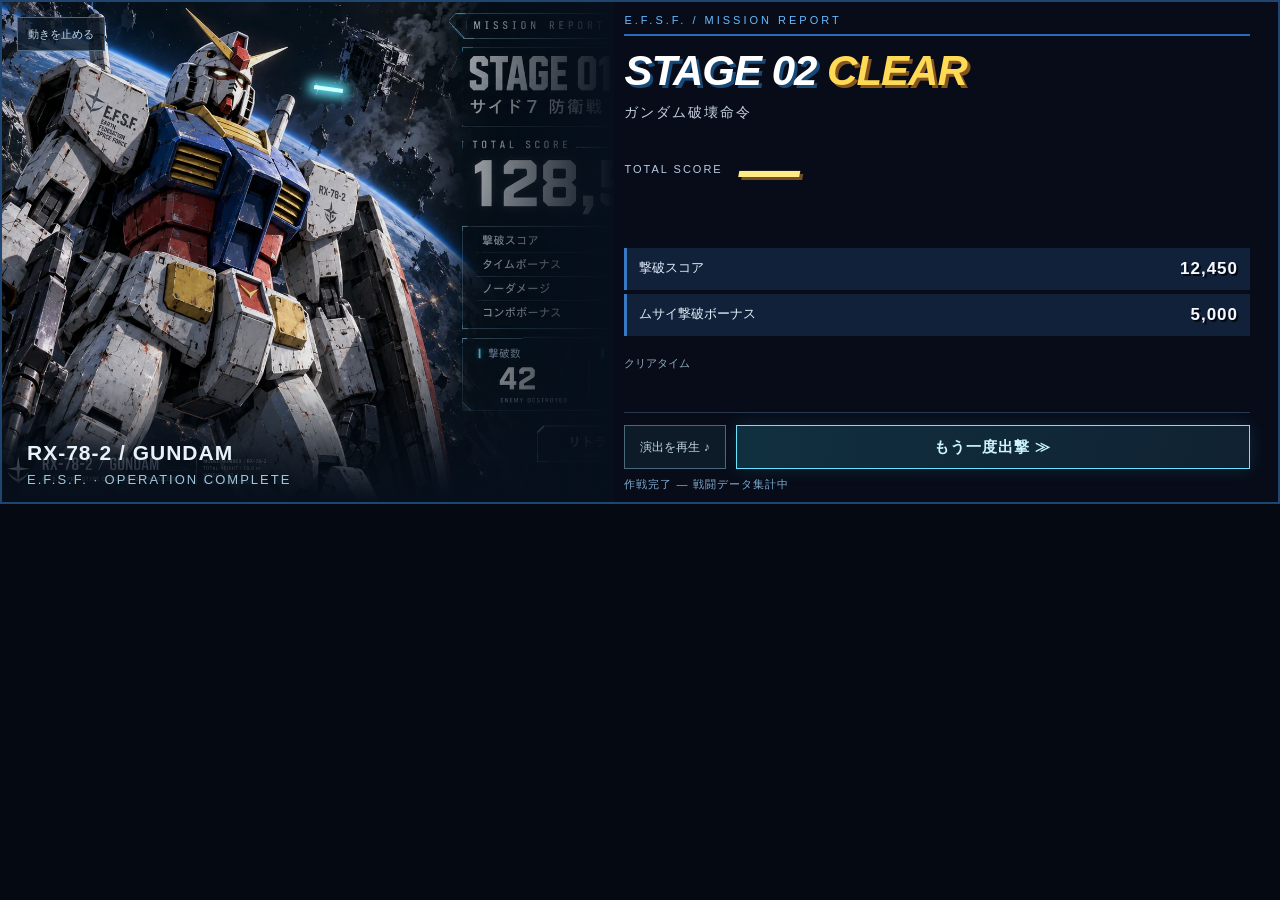
==== arcade-results.html @ 38b1db57 "Add files via upload" ====
<!doctype html>
<html lang="ja"><head><meta charset="utf-8"><meta name="viewport" content="width=device-width,initial-scale=1"><title>Gundam Arcade Results</title><style>body{margin:0;padding:24px;background:#040912}#gcm{max-width:1100px;margin:auto}.cursor-interaction{cursor:pointer}@media(max-width:600px){body{padding:0}}</style><style>.rank,.banner,.breakdown>div:nth-child(n+3),.metrics>div:not(:last-child){display:none!important}body{padding:0}#gcm{max-width:none;min-height:100svh}.next{white-space:nowrap}</style></head><body>
<div id="gcm">
<style>
#gcm{font-family:Arial,'Noto Sans JP',sans-serif;color:#eef7ff;background:#060f1b;position:relative;overflow:hidden;min-height:570px;border:1px solid #264351;isolation:isolate}#gcm *{box-sizing:border-box}#gcm .scene{position:absolute;inset:0 52% 0 0;overflow:hidden;background:#071121}#gcm .mecha{position:absolute;height:100%;width:auto;max-width:none;left:-9px;top:0;animation:gcmfloat 7s ease-in-out infinite;transform-origin:35% 40%;filter:brightness(.92)}#gcm .scene:after{content:'';position:absolute;inset:0;background:linear-gradient(90deg,transparent 65%,#060f1b),linear-gradient(0deg,#060f1b,transparent 25%)}#gcm .glow{position:absolute;left:51%;top:17%;width:29px;height:4px;background:#c5ffff;box-shadow:0 0 12px 5px #5deaff,0 0 38px #3a9bff;transform:rotate(8deg);animation:gcmeye 5s ease-in-out infinite;mix-blend-mode:screen}#gcm .pilot{position:absolute;bottom:34px;left:25px;z-index:2;letter-spacing:2px;font-size:13px;color:#9fc8de}#gcm .pilot strong{display:block;color:#e7f2fa;font-size:21px;letter-spacing:1px;margin-bottom:7px}#gcm .report{position:relative;margin-left:48%;padding:30px 28px 26px 10px}#gcm .overline{letter-spacing:4px;font-size:11px;color:#80c4dd;border-bottom:1px solid #295361;padding-bottom:16px}#gcm h2{font-size:clamp(24px,4vw,42px);line-height:1.1;letter-spacing:1px;margin:23px 0 10px;color:#f0f6fb}#gcm h2 span{color:#f3d78c}#gcm .subtitle{font-size:14px;color:#b1c5d7;letter-spacing:2px}#gcm .result{display:flex;align-items:center;gap:16px;padding:25px 0 18px}#gcm .total{flex:1;min-width:0}#gcm .label{font-size:11px;letter-spacing:3px;color:#a6c6d7}#gcm .score{font-size:clamp(32px,5.6vw,61px);font-weight:700;letter-spacing:-2px;font-variant-numeric:tabular-nums;margin:8px 0;color:#f3f8fc;text-shadow:0 0 25px #8ddcff33}#gcm .record{font-size:11px;color:#edc976;letter-spacing:2px}#gcm .rank{border:1px solid #877144;padding:14px 18px;text-align:center;background:linear-gradient(140deg,#2d281d66,#060f1b);opacity:0;transform:scale(1.4);transition:opacity .4s,transform .5s}#gcm .rank.show{opacity:1;transform:scale(1)}#gcm .rank small{font-size:11px;letter-spacing:3px;color:#e6c77f}#gcm .rank b{display:block;font-size:66px;line-height:1.15;color:#f1d58c;text-shadow:0 0 25px #e6c06844}#gcm .breakdown dd,#gcm .metrics b{transition:opacity .25s,transform .25s}#gcm .pending{opacity:0;transform:translateY(6px)}#gcm .record{opacity:0;transition:opacity .3s}#gcm .record.show{opacity:1}#gcm .breakdown{border-top:1px solid #244450;border-bottom:1px solid #244450;margin:0;padding:6px 0}#gcm .breakdown div{display:flex;justify-content:space-between;padding:9px 4px;font-size:13px;color:#c4d5e3}#gcm dt,#gcm dd{margin:0}#gcm dd{font-variant-numeric:tabular-nums;color:#f1f5fa}#gcm .metrics{display:flex;justify-content:space-between;gap:8px;margin:19px 0 22px}#gcm .metrics small{display:block;font-size:11px;color:#91acbd;margin-bottom:7px}#gcm .metrics b{font-size:22px;font-variant-numeric:tabular-nums}#gcm .actions{display:flex;gap:10px}#gcm button{font-family:inherit;min-height:44px;padding:10px 15px;background:#0d1b29;color:#c3d8e6;border:1px solid #4c687c;font-size:12px}#gcm button.next{flex:1;color:#cdf5ff;border-color:#6de4ff;background:linear-gradient(100deg,#103040,#102232);box-shadow:0 0 17px #33d5ff22;font-size:15px}#gcm button:hover{filter:brightness(1.25)}#gcm button:focus-visible{outline:2px solid #fff;outline-offset:3px}#gcm .status{font-size:11px;letter-spacing:1px;color:#77b7cd;margin-top:17px;min-height:14px}#gcm .particle{position:absolute;pointer-events:none;background:#bbddff;opacity:0;animation:gcmdrift 9s linear infinite;box-shadow:0 0 5px #aadfff}#gcm.paused .mecha,#gcm.paused .glow,#gcm.paused .particle{animation-play-state:paused}#gcm .pause{position:absolute;top:15px;left:15px;z-index:5;background:#091521c9;font-size:11px;padding:6px 10px;min-height:34px}#gcm .flash{position:absolute;inset:0;background:#adf5ff;opacity:0;pointer-events:none;z-index:8}#gcm .flash.fire{animation:gcmflash .6s ease-out} @keyframes gcmfloat{0%,100%{transform:translateY(0) scale(1.025) rotate(-.3deg)}50%{transform:translateY(-11px) scale(1.045) rotate(.3deg)}}@keyframes gcmeye{0%,100%{opacity:.25}10%,18%{opacity:1}45%{opacity:.4}65%{opacity:.85}}@keyframes gcmdrift{0%{transform:translate(30px,-30px) rotate(0);opacity:0}15%{opacity:.55}85%{opacity:.3}100%{transform:translate(-70px,230px) rotate(140deg);opacity:0}}@keyframes gcmflash{0%{opacity:.45}100%{opacity:0}}@media(max-width:600px){#gcm{min-height:0}#gcm .scene{position:relative;inset:auto;height:300px;width:100%}#gcm .mecha{height:540px;top:-25px;left:calc(50% - 240px)}#gcm .scene:after{background:linear-gradient(0deg,#060f1b,transparent 45%)}#gcm .glow{display:none}#gcm .pilot{bottom:12px}#gcm .report{margin-left:0;padding:18px 22px 25px}#gcm h2{font-size:32px;margin-top:18px}#gcm .score{font-size:49px}#gcm .result{padding-top:20px}#gcm .rank b{font-size:55px}}@media(prefers-reduced-motion:reduce){#gcm .mecha,#gcm .glow,#gcm .particle{animation:none}#gcm .rank{transition:none}}

#gcm .breakdown div.hit{animation:gcmrow .6s ease-out}#gcm .breakdown div.hit dd{color:#bdfaff;text-shadow:0 0 18px #47e5ff}#gcm .score.burst{animation:gcmscore .75s ease-out;color:#fff4c7;text-shadow:0 0 18px #ffd77c,0 0 60px #e8a93288}#gcm .rank.show{animation:gcmrank .8s cubic-bezier(.15,.8,.2,1);box-shadow:0 0 32px #f4c76866,inset 0 0 24px #dab54b22}#gcm .shockwave{position:absolute;left:70%;top:35%;width:20px;height:20px;border:3px solid #8feaff;border-radius:50%;opacity:0;pointer-events:none;z-index:9}#gcm .shockwave.go{animation:gcmwave 1s ease-out}#gcm .sparks{position:absolute;inset:0;pointer-events:none;z-index:10;overflow:hidden}#gcm .spark{position:absolute;left:76%;top:32%;height:3px;width:20px;background:#ffe1a0;box-shadow:0 0 9px #ffcc55;opacity:0;transform:rotate(var(--angle))}#gcm .spark.go{animation:gcmspark .9s ease-out forwards}#gcm .report.shake{animation:gcmshake .35s linear}#gcm .scan{position:absolute;left:0;right:0;top:0;height:2px;background:#76edff;box-shadow:0 0 18px 6px #3cd5ff44;opacity:0;pointer-events:none;z-index:7}#gcm .scan.go{animation:gcmscan 3.4s linear}#gcm .banner{position:absolute;inset:38% 0 auto;text-align:center;font-size:clamp(25px,5vw,52px);font-weight:800;letter-spacing:6px;color:#fff1bd;background:linear-gradient(90deg,transparent,#152e44e8,transparent);padding:18px 0;opacity:0;pointer-events:none;z-index:12;text-shadow:0 0 24px #e2bc56}#gcm .banner.go{animation:gcmbanner 1.1s ease-in-out forwards}@keyframes gcmrow{0%{background:#67e7ff66;transform:translateX(-7px)}100%{background:transparent;transform:translateX(0)}}@keyframes gcmscore{0%{transform:scale(1.18);filter:brightness(2)}100%{transform:scale(1);filter:brightness(1)}}@keyframes gcmrank{0%{transform:scale(2.4) rotate(-10deg);opacity:0}55%{transform:scale(.9) rotate(2deg);opacity:1}100%{transform:scale(1) rotate(0)}}@keyframes gcmwave{0%{transform:translate(-50%,-50%) scale(1);opacity:.9}100%{transform:translate(-50%,-50%) scale(50);opacity:0}}@keyframes gcmspark{0%{opacity:1;transform:rotate(var(--angle)) translateX(0)}100%{opacity:0;transform:rotate(var(--angle)) translateX(280px)}}@keyframes gcmshake{20%,60%{transform:translateX(-5px)}40%,80%{transform:translateX(5px)}100%{transform:translateX(0)}}@keyframes gcmscan{0%{top:0;opacity:.8}100%{top:100%;opacity:0}}@keyframes gcmbanner{0%{opacity:0;transform:scale(1.25)}20%,65%{opacity:1;transform:scale(1)}100%{opacity:0;transform:scale(1.04)}}@media(prefers-reduced-motion:reduce){#gcm .shockwave,#gcm .sparks,#gcm .scan,#gcm .banner{display:none}#gcm .rank.show,#gcm .score.burst,#gcm .report.shake,#gcm .breakdown div.hit{animation:none}}

#gcm{background:#080c19;border:2px solid #1e4670}#gcm .report{background:linear-gradient(90deg,#080c1900,#080c19 8%);padding-top:25px}#gcm .overline{color:#67bbff;letter-spacing:3px;border-bottom:2px solid #276bba}#gcm h2{font-style:italic;font-weight:900;letter-spacing:-1px;color:#fff;text-shadow:3px 3px 0 #164978}#gcm h2 span{color:#ffdb55;text-shadow:3px 3px 0 #875522}#gcm .subtitle{color:#c6d2e1}#gcm .breakdown{border:0}#gcm .breakdown div{margin:4px 0;background:#102139;border-left:3px solid #387ac2;padding:11px 12px;color:#e4eefc}#gcm .breakdown dd{font-weight:800;font-size:17px;letter-spacing:1px;text-shadow:2px 2px #040810}#gcm .breakdown div.hit{animation:arcrow .28s steps(3,end)}#gcm .breakdown div.hit dd{color:#f6f8ff;text-shadow:2px 2px #040810}#gcm .rank{border:0;background:transparent;padding:4px 13px;transform:translateY(-18px)}#gcm .rank small{color:#d0d9e6}#gcm .rank b{font-style:italic;font-weight:900;font-size:82px;color:#ffdc58;text-shadow:3px 3px #a06120,6px 6px #19131b}#gcm .rank.show{animation:arcrank .26s steps(4,end);box-shadow:none}#gcm .score{font-weight:900;font-style:italic;color:#ffeb86;text-shadow:3px 3px 0 #734b25;font-variant-numeric:tabular-nums}#gcm .score.burst{animation:arctotal .24s steps(3,end);color:#ffeb86;text-shadow:3px 3px 0 #734b25}#gcm .record{color:#ffdc58;font-weight:800}#gcm .next{font-weight:800;letter-spacing:1px}#gcm .flash,#gcm .shockwave,#gcm .sparks,#gcm .banner,#gcm .scan{display:none}#gcm .report.shake{animation:none}#gcm .metrics{border-bottom:1px solid #26394f;padding-bottom:15px}#gcm .status{color:#7eabcf}#gcm .label{letter-spacing:2px;color:#b8cce2}@keyframes arcrow{0%{transform:translateX(18px);background:#e5f3ff;color:#07172c}100%{transform:translateX(0);background:#102139}}@keyframes arcrank{0%{transform:translateY(-28px) scale(1.3);opacity:0}70%{transform:translateY(4px) scale(1);opacity:1}100%{transform:translateY(0)}}@keyframes arctotal{0%{transform:translateX(8px);filter:brightness(1.7)}100%{transform:translateX(0);filter:brightness(1)}}
</style>
<div class="scene"><img class="mecha" src="[data-uri]" alt="宇宙で浮遊するRX-78-2ガンダム"><div class="glow"></div><div class="pilot"><strong>RX-78-2 / GUNDAM</strong>E.F.S.F. · OPERATION COMPLETE</div></div>
<button type="button" class="pause cursor-interaction" aria-pressed="false">動きを止める</button>
<div class="report"><div class="overline">E.F.S.F. / MISSION REPORT</div><h2>STAGE 01 <span>CLEAR</span></h2><div class="subtitle">サイド7 防衛戦</div><div class="result"><div class="total"><div class="label">TOTAL SCORE</div><div class="score">0</div><div class="record">／／ NEW RECORD</div></div><div class="rank"><small>RANK</small><b>S</b></div></div><dl class="breakdown"><div><dt>撃破スコア</dt><dd>85,000</dd></div><div><dt>ムサイ撃破ボーナス</dt><dd>20,000</dd></div><div><dt>ノーダメージ</dt><dd>15,000</dd></div><div><dt>コンボボーナス</dt><dd>8,500</dd></div></dl><div class="metrics"><div><small>撃破数</small><b>42</b></div><div><small>命中率</small><b>87%</b></div><div><small>クリアタイム</small><b>02:34</b></div></div><div class="actions"><button type="button" class="replay cursor-interaction">演出を再生 ♪</button><button type="button" class="next cursor-interaction">次のステージへ ≫</button></div><div class="status" aria-live="polite">作戦完了 — 帰還シーケンス待機中</div></div><div class="flash"></div><div class="shockwave"></div><div class="sparks"></div><div class="scan"></div><div class="banner">S RANK ACHIEVED</div>
<script>
(()=>{const root=document.getElementById('gcm');const score=root.querySelector('.score'),rank=root.querySelector('.rank'),status=root.querySelector('.status');let frame=0,timers=[];let totalScore=128500,newRecord=true;const reduced=matchMedia('(prefers-reduced-motion: reduce)').matches;
const details=[...root.querySelectorAll('.breakdown dd'),...root.querySelectorAll('.metrics b')];const record=root.querySelector('.record');
function later(fn,delay){timers.push(setTimeout(fn,delay))}
const sparkBox=root.querySelector('.sparks');for(let i=0;i<24;i++){const sp=document.createElement('i');sp.className='spark';sp.style.setProperty('--angle',i*15+'deg');sparkBox.appendChild(sp)}
function effect(selector,cls='go'){const el=root.querySelector(selector);el.classList.remove(cls);void el.offsetWidth;el.classList.add(cls)}
let audio=null;function tick(freq,duration){if(!audio||audio.state!=='running')return;const osc=audio.createOscillator(),gain=audio.createGain();osc.type='square';osc.frequency.value=freq;gain.gain.setValueAtTime(.025,audio.currentTime);gain.gain.exponentialRampToValueAtTime(.001,audio.currentTime+duration);osc.connect(gain);gain.connect(audio.destination);osc.start();osc.stop(audio.currentTime+duration)}function play(){root.querySelectorAll('.hit,.burst,.shake,.spark.go').forEach(el=>el.classList.remove('hit','burst','shake','go'));cancelAnimationFrame(frame);timers.forEach(clearTimeout);timers=[];rank.classList.remove('show');record.classList.remove('show');score.textContent='—';details.forEach(el=>el.classList.add('pending'));status.textContent='作戦完了 — 戦闘データ集計中';
 details.forEach((el,i)=>later(()=>{el.classList.remove('pending');if(el.closest('.breakdown'))el.parentElement.classList.add('hit');tick(500+i*100,.045)},reduced?0:350+i*320));
 later(()=>{const start=performance.now();status.textContent='総合スコア集計中';function count(now){const progress=reduced?1:Math.min((now-start)/750,1);score.textContent=Math.round(totalScore*(1-Math.pow(1-progress,3))).toLocaleString('ja-JP');if(progress<1)frame=requestAnimationFrame(count);else{if(newRecord)record.classList.add('show');effect('.score','burst');tick(220,.12);later(()=>{rank.classList.add('show');tick(880,.14);later(()=>tick(1320,.22),110);status.textContent='作戦完了 — 戦闘記録確定';},reduced?0:350)}}frame=requestAnimationFrame(count)},reduced?0:350+details.length*320+550)}
root.querySelector('.replay').onclick=()=>{try{audio=audio||new (window.AudioContext||window.webkitAudioContext)();audio.resume().catch(()=>{})}catch(e){}play()};const pause=root.querySelector('.pause');pause.onclick=()=>{const paused=root.classList.toggle('paused');pause.textContent=paused?'動きを再開':'動きを止める';pause.setAttribute('aria-pressed',String(paused))};root.querySelector('.next').onclick=()=>{if(typeof window.GundamResults.onNext==='function')window.GundamResults.onNext();else status.textContent='STAGE 02 — 出撃待機（組み込み時に次面処理を接続）'};for(let i=0;i<18;i++){const p=document.createElement('i');p.className='particle';p.style.cssText=`left:${(i*19)%47}%;top:${(i*37)%70}%;width:${i%3+1}px;height:${i%3+1}px;animation-delay:-${i*.7}s;animation-duration:${7+i%5}s`;root.appendChild(p)}window.GundamResults={onNext:null,show(data={}){const scores=[data.killScore??85000,data.timeBonus??20000,data.noDamageBonus??15000,data.comboBonus??8500].map(v=>Math.max(0,Math.round(Number(v)||0)));totalScore=scores.reduce((a,b)=>a+b,0);scores.forEach((v,i)=>details[i].textContent=v.toLocaleString('ja-JP'));details[4].textContent=String(Math.max(0,Math.round(Number(data.kills??42)||0)));details[5].textContent=String(Math.max(0,Math.min(100,Math.round(Number(data.accuracy??87)||0))))+'%';details[6].textContent=String(data.clearTime??'02:34');rank.querySelector('b').textContent=String(data.rank??'S');newRecord=data.isNewRecord??true;root.querySelector('h2').replaceChildren(document.createTextNode('STAGE '+String(data.stage??1).padStart(2,'0')+' '));const clear=document.createElement('span');clear.textContent='CLEAR';root.querySelector('h2').append(clear);root.querySelector('.subtitle').textContent=String(data.title??'サイド7 防衛戦');play()},destroy(){cancelAnimationFrame(frame);timers.forEach(clearTimeout);if(audio)audio.close().catch(()=>{});root.remove()}};play()})();
</script></div>

<script>
const q=new URLSearchParams(location.search),total=Math.max(0,Number(q.get('score'))||17450),bonus=Number(q.get('bonus'))||5000;
GundamResults.show({stage:Number(q.get('stage'))||2,title:q.get('stage')==='1'?'ガンダム大地に立つ!!':'ガンダム破壊命令',killScore:Math.max(0,total-bonus),timeBonus:Math.min(total,bonus),noDamageBonus:0,comboBonus:0,kills:0,accuracy:0,clearTime:q.get('time')||'02:34',rank:'',isNewRecord:q.get('record')==='1'});
if(q.get('stage')==='1')document.querySelectorAll('.breakdown dt')[1].textContent='ザク隊撃破ボーナス';document.querySelector('.next').textContent=q.get('stage')==='1'?'第2ステージへ ≫':'もう一度出撃 ≫';
GundamResults.onNext=()=>{if(parent!==window){parent.postMessage({type:'gundam-results-restart'},location.origin)}else location.href='/?v=86'};
addEventListener('pagehide',()=>GundamResults.destroy(),{once:true});
</script><style>
html,body{margin:0!important;padding:0!important;min-height:0!important}#gcm{margin:0 auto!important;min-height:0!important}#gcm .report{padding-top:12px!important;padding-bottom:10px!important}#gcm h2{margin-top:12px!important}#gcm .overline{padding-bottom:8px!important}#gcm .result{padding:14px 0 10px!important}#gcm .metrics{margin:10px 0 12px!important;padding-bottom:8px!important}#gcm .status{margin-top:8px!important}#gcm .pilot{bottom:15px!important}
@media(max-height:500px){#gcm .report{padding-top:8px!important}#gcm .overline{display:none}#gcm h2{margin:4px 0 5px!important;font-size:27px!important}#gcm .subtitle{font-size:11px}#gcm .result{padding:8px 0!important}#gcm .score{font-size:40px!important;margin:3px 0!important}#gcm .breakdown div{padding:7px 10px!important}#gcm .metrics b{font-size:18px}#gcm .metrics{margin:7px 0!important}#gcm button{min-height:35px;padding:7px 10px!important}#gcm .pilot strong{font-size:15px}#gcm .pilot{font-size:9px}}
</style><script>
function fitResult(){const root=document.getElementById('gcm');if(!root)return;root.style.zoom=1;const scale=Math.min(1,innerHeight/root.offsetHeight);root.style.zoom=scale;}
addEventListener('resize',fitResult);addEventListener('load',fitResult);document.fonts?.ready.then(fitResult);fitResult();
</script><style>
#gcm .total{display:flex;align-items:center;gap:16px;flex-wrap:wrap}#gcm .total .label{white-space:nowrap}#gcm .total .score{margin:0!important;line-height:1.15}#gcm .total .record{flex-basis:100%}#gcm .result{padding:12px 0!important}#gcm .total{row-gap:7px}@media(max-width:600px){#gcm .total{column-gap:10px}#gcm .total .label{font-size:10px;letter-spacing:1px}#gcm .total .score{font-size:36px!important}}
</style></body></html>
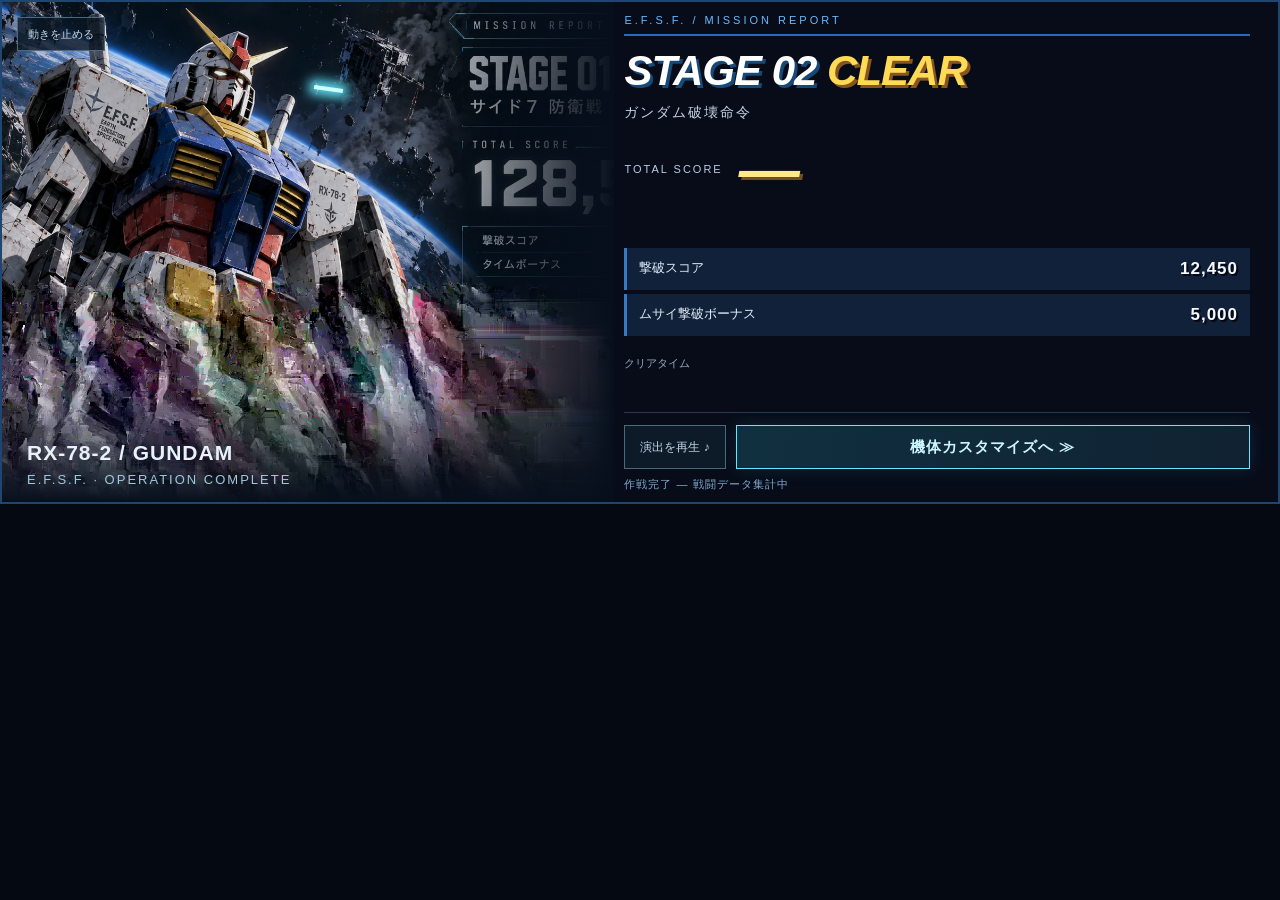
==== commit b16615f0: "Publish v153 title menu, start sequence and material sound" ====
--- a/arcade-results.html
+++ b/arcade-results.html
@@ -8,7 +8,7 @@
 
 #gcm{background:#080c19;border:2px solid #1e4670}#gcm .report{background:linear-gradient(90deg,#080c1900,#080c19 8%);padding-top:25px}#gcm .overline{color:#67bbff;letter-spacing:3px;border-bottom:2px solid #276bba}#gcm h2{font-style:italic;font-weight:900;letter-spacing:-1px;color:#fff;text-shadow:3px 3px 0 #164978}#gcm h2 span{color:#ffdb55;text-shadow:3px 3px 0 #875522}#gcm .subtitle{color:#c6d2e1}#gcm .breakdown{border:0}#gcm .breakdown div{margin:4px 0;background:#102139;border-left:3px solid #387ac2;padding:11px 12px;color:#e4eefc}#gcm .breakdown dd{font-weight:800;font-size:17px;letter-spacing:1px;text-shadow:2px 2px #040810}#gcm .breakdown div.hit{animation:arcrow .28s steps(3,end)}#gcm .breakdown div.hit dd{color:#f6f8ff;text-shadow:2px 2px #040810}#gcm .rank{border:0;background:transparent;padding:4px 13px;transform:translateY(-18px)}#gcm .rank small{color:#d0d9e6}#gcm .rank b{font-style:italic;font-weight:900;font-size:82px;color:#ffdc58;text-shadow:3px 3px #a06120,6px 6px #19131b}#gcm .rank.show{animation:arcrank .26s steps(4,end);box-shadow:none}#gcm .score{font-weight:900;font-style:italic;color:#ffeb86;text-shadow:3px 3px 0 #734b25;font-variant-numeric:tabular-nums}#gcm .score.burst{animation:arctotal .24s steps(3,end);color:#ffeb86;text-shadow:3px 3px 0 #734b25}#gcm .record{color:#ffdc58;font-weight:800}#gcm .next{font-weight:800;letter-spacing:1px}#gcm .flash,#gcm .shockwave,#gcm .sparks,#gcm .banner,#gcm .scan{display:none}#gcm .report.shake{animation:none}#gcm .metrics{border-bottom:1px solid #26394f;padding-bottom:15px}#gcm .status{color:#7eabcf}#gcm .label{letter-spacing:2px;color:#b8cce2}@keyframes arcrow{0%{transform:translateX(18px);background:#e5f3ff;color:#07172c}100%{transform:translateX(0);background:#102139}}@keyframes arcrank{0%{transform:translateY(-28px) scale(1.3);opacity:0}70%{transform:translateY(4px) scale(1);opacity:1}100%{transform:translateY(0)}}@keyframes arctotal{0%{transform:translateX(8px);filter:brightness(1.7)}100%{transform:translateX(0);filter:brightness(1)}}
 </style>
-<div class="scene"><img class="mecha" src="[data-uri]